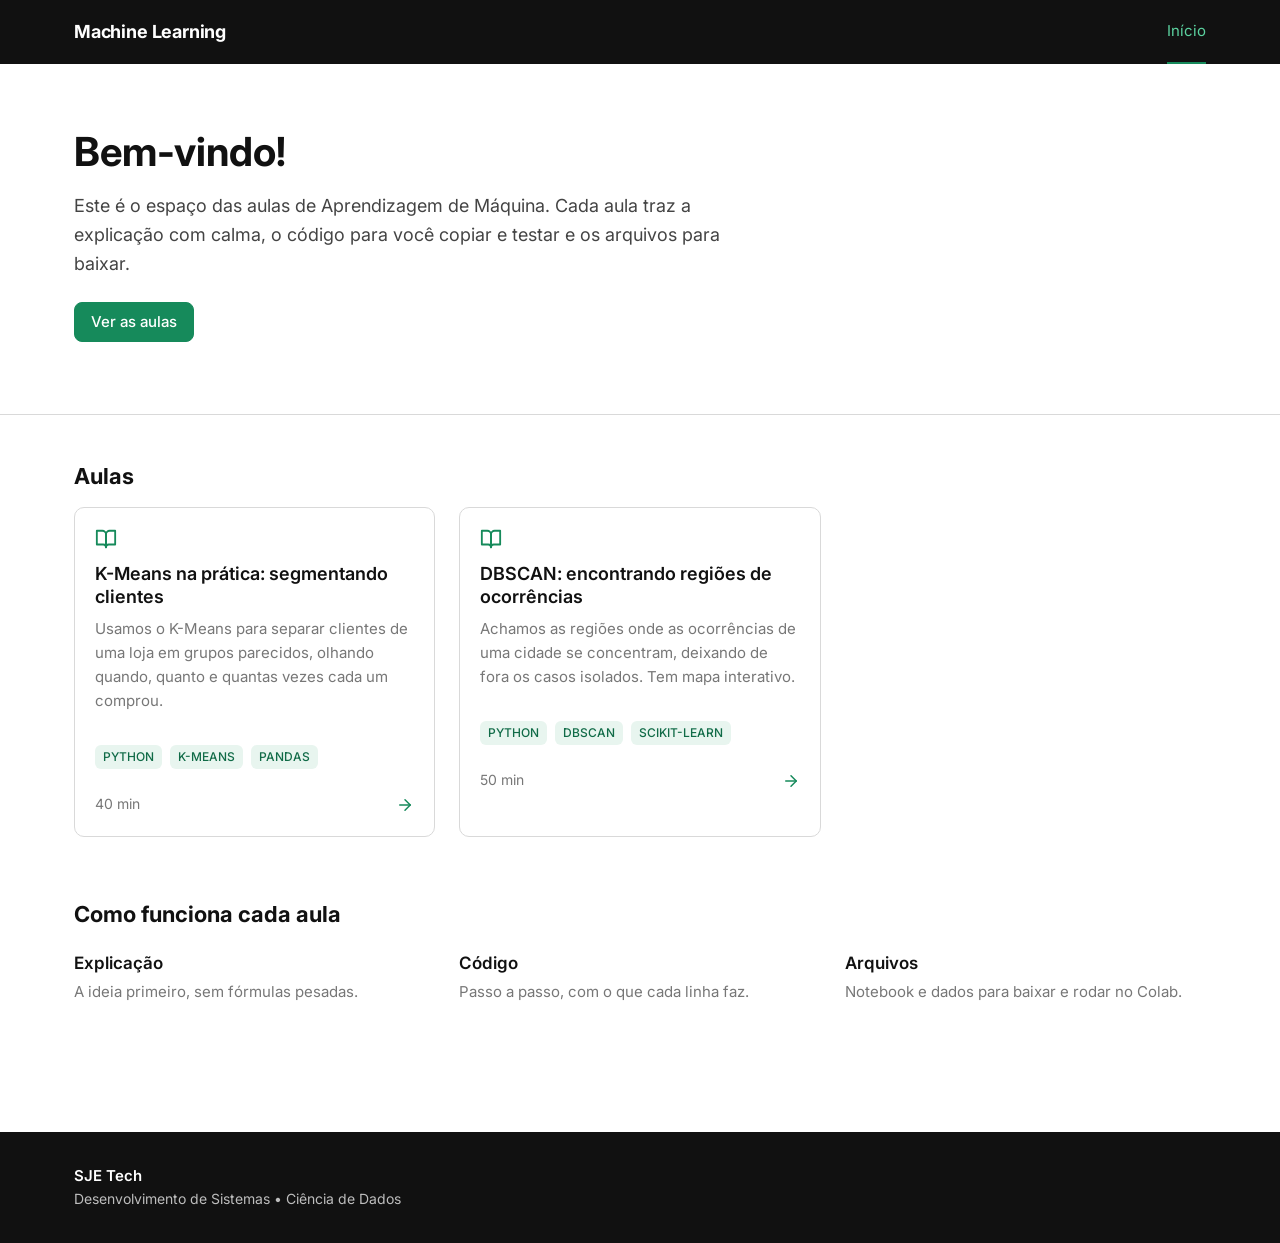
==== index.html @ e898845b "." ====
<!DOCTYPE html>
<html lang="pt-BR">
<head>
<meta charset="utf-8">
<meta name="viewport" content="width=device-width, initial-scale=1">
<title>Machine Learning — Aulas de Aprendizagem de Máquina</title>
<meta name="description" content="Aulas de Aprendizagem de Máquina com explicação, código e arquivos para baixar.">
<link rel="preconnect" href="https://fonts.googleapis.com">
<link rel="preconnect" href="https://fonts.gstatic.com" crossorigin>
<link href="https://fonts.googleapis.com/css2?family=Inter:wght@400;500;600;700&family=JetBrains+Mono:wght@400&display=swap" rel="stylesheet">
<link rel="stylesheet" href="css/style.css">
</head>
<body>
<header class="site-header">
  <div class="container">
    <a class="brand" href="index.html">Machine Learning</a>
    <nav class="site-nav" aria-label="Principal">
      <a href="index.html" aria-current="page">Início</a>
    </nav>
  </div>
</header>

<main>
  <section class="hero">
    <div class="container">
      <h1>Bem-vindo!</h1>
      <p>Este é o espaço das aulas de Aprendizagem de Máquina. Cada aula traz a explicação com calma, o código para você copiar e testar e os arquivos para baixar.</p>
      <div class="btn-row">
        <a class="btn btn-primary" href="#aulas">Ver as aulas</a>
      </div>
    </div>
  </section>

  <section class="section">
    <div class="container">
      <h2 id="aulas">Aulas</h2>
      <div class="cards">
        <a class="card" href="aulas/kmeans-rfm.html">
          <svg class="icon" viewBox="0 0 24 24" fill="none" stroke="currentColor" stroke-width="2" stroke-linecap="round" stroke-linejoin="round" aria-hidden="true"><path d="M2 3h6a4 4 0 0 1 4 4v14a3 3 0 0 0-3-3H2z"/><path d="M22 3h-6a4 4 0 0 0-4 4v14a3 3 0 0 1 3-3h7z"/></svg>
          <h3>K-Means na prática: segmentando clientes</h3>
          <p>Usamos o K-Means para separar clientes de uma loja em grupos parecidos, olhando quando, quanto e quantas vezes cada um comprou.</p>
          <ul class="tags"><li class="tag">PYTHON</li><li class="tag">K-MEANS</li><li class="tag">PANDAS</li></ul>
          <div class="card-foot" style="margin-top:16px"><span>40 min</span><svg viewBox="0 0 24 24" fill="none" stroke="currentColor" stroke-width="2" stroke-linecap="round" stroke-linejoin="round" aria-hidden="true"><line x1="5" y1="12" x2="19" y2="12"/><polyline points="12 5 19 12 12 19"/></svg></div>
        </a>
        <a class="card" href="aulas/dbscan.html">
          <svg class="icon" viewBox="0 0 24 24" fill="none" stroke="currentColor" stroke-width="2" stroke-linecap="round" stroke-linejoin="round" aria-hidden="true"><path d="M2 3h6a4 4 0 0 1 4 4v14a3 3 0 0 0-3-3H2z"/><path d="M22 3h-6a4 4 0 0 0-4 4v14a3 3 0 0 1 3-3h7z"/></svg>
          <h3>DBSCAN: encontrando regiões de ocorrências</h3>
          <p>Achamos as regiões onde as ocorrências de uma cidade se concentram, deixando de fora os casos isolados. Tem mapa interativo.</p>
          <ul class="tags"><li class="tag">PYTHON</li><li class="tag">DBSCAN</li><li class="tag">SCIKIT-LEARN</li></ul>
          <div class="card-foot" style="margin-top:16px"><span>50 min</span><svg viewBox="0 0 24 24" fill="none" stroke="currentColor" stroke-width="2" stroke-linecap="round" stroke-linejoin="round" aria-hidden="true"><line x1="5" y1="12" x2="19" y2="12"/><polyline points="12 5 19 12 12 19"/></svg></div>
        </a>
      </div>
    </div>
  </section>

  <section class="section" style="padding-top:0">
    <div class="container">
      <h2>Como funciona cada aula</h2>
      <div class="steps">
        <div><h4>Explicação</h4><p>A ideia primeiro, sem fórmulas pesadas.</p></div>
        <div><h4>Código</h4><p>Passo a passo, com o que cada linha faz.</p></div>
        <div><h4>Arquivos</h4><p>Notebook e dados para baixar e rodar no Colab.</p></div>
      </div>
    </div>
  </section>
</main>

<footer class="site-footer">
  <div class="container">
    <strong>SJE Tech</strong>
    Desenvolvimento de Sistemas • Ciência de Dados
  </div>
</footer>

</body>
</html>
---- css/style.css ----
/* ==========================================================
   SJE Tech — Site de Aulas e Códigos
   Baseado no design-system.txt (v1.0)
   ========================================================== */

:root {
  --green: #168A5B;
  --green-dark: #106B47;
  --green-light: #E8F5EF;

  --black: #111111;
  --gray-900: #1A1A1A;
  --gray-700: #444444;
  --gray-500: #777777;
  --gray-300: #D9D9D9;
  --gray-100: #F5F5F3;
  --white: #FFFFFF;

  --radius-sm: 6px;
  --radius-md: 10px;
  --radius-lg: 14px;

  --shadow-sm: 0 1px 3px rgba(0, 0, 0, .06);
  --shadow-md: 0 4px 14px rgba(0, 0, 0, .08);

  --content-width: 1180px;

  --space-1: 4px;
  --space-2: 8px;
  --space-3: 12px;
  --space-4: 16px;
  --space-5: 24px;
  --space-6: 32px;
  --space-7: 48px;
  --space-8: 64px;

  --font: "Inter", system-ui, -apple-system, BlinkMacSystemFont, "Segoe UI", sans-serif;
  --mono: "JetBrains Mono", "Fira Code", ui-monospace, Consolas, monospace;
}

/* ---------- Base ---------- */

*, *::before, *::after { box-sizing: border-box; }

html { scroll-behavior: smooth; scroll-padding-top: 88px; }

body {
  margin: 0;
  font-family: var(--font);
  font-size: 16px;
  line-height: 1.6;
  color: var(--gray-700);
  background: var(--white);
  -webkit-text-size-adjust: 100%;
}

img { max-width: 100%; height: auto; display: block; }

h1, h2, h3, h4 { color: var(--black); margin: 0; }
h1 { font-size: 32px; line-height: 1.2; font-weight: 700; }
h2 { font-size: 26px; line-height: 1.25; font-weight: 700; margin-top: var(--space-8); margin-bottom: var(--space-4); }
h3 { font-size: 20px; line-height: 1.3; font-weight: 600; margin-top: var(--space-7); margin-bottom: var(--space-3); }
h4 { font-size: 17px; line-height: 1.4; font-weight: 600; }

p { margin: 0 0 var(--space-4); }
ul, ol { margin: 0 0 var(--space-4); padding-left: 22px; }
li { margin-bottom: var(--space-2); }
strong { color: var(--black); font-weight: 600; }

a { color: var(--green); text-decoration: none; }
a:hover { color: var(--green-dark); }
.lesson p a, .lesson li a, .lesson td a { text-decoration: underline; text-decoration-color: var(--gray-300); text-underline-offset: 3px; }
.lesson p a:hover, .lesson li a:hover, .lesson td a:hover { text-decoration-color: var(--green-dark); }

:focus-visible { outline: 2px solid var(--green); outline-offset: 2px; border-radius: 4px; }

.container { max-width: var(--content-width); margin: 0 auto; padding: 0 var(--space-5); }

/* ---------- Header ---------- */

.site-header { background: var(--black); color: var(--white); }

.site-header .container {
  height: 64px;
  display: flex;
  align-items: center;
  justify-content: space-between;
  gap: var(--space-5);
}

.brand { color: var(--white); font-weight: 700; font-size: 18px; letter-spacing: -.01em; }
.brand:hover { color: var(--white); }

.site-nav { display: flex; gap: var(--space-5); height: 100%; }

.site-nav a {
  display: flex;
  align-items: center;
  height: 100%;
  color: #CFCFCF;
  font-size: 15px;
  border-bottom: 2px solid transparent;
}

.site-nav a:hover { color: var(--white); }
.site-nav a[aria-current="page"] { color: #5CD3A0; border-bottom-color: var(--green); }

/* ---------- Botões ---------- */

.btn {
  display: inline-flex;
  align-items: center;
  gap: var(--space-2);
  padding: 10px 16px;
  border-radius: 8px;
  font: 500 15px/1.2 var(--font);
  text-decoration: none !important;
  border: 1px solid var(--green);
  cursor: pointer;
  transition: background .15s, color .15s;
}

.btn svg { width: 18px; height: 18px; flex: none; }

.btn-primary { background: var(--green); color: var(--white); }
.btn-primary:hover { background: var(--green-dark); border-color: var(--green-dark); color: var(--white); }

.btn-secondary { background: var(--white); color: var(--green-dark); }
.btn-secondary:hover { background: var(--green-light); color: var(--green-dark); }

.btn-row { display: flex; flex-wrap: wrap; gap: var(--space-3); margin: var(--space-5) 0; }

.link-more { font-weight: 500; }

/* ---------- Tags ---------- */

.tags { display: flex; flex-wrap: wrap; gap: var(--space-2); margin: var(--space-4) 0 0; padding: 0; list-style: none; }

.tag {
  background: var(--green-light);
  color: var(--green-dark);
  font-size: 12px;
  line-height: 1.4;
  font-weight: 500;
  padding: 4px 8px;
  border-radius: var(--radius-sm);
}

/* ---------- Home ---------- */

.hero { padding: var(--space-8) 0 var(--space-7); border-bottom: 1px solid var(--gray-300); }
.hero h1 { font-size: 40px; margin-bottom: var(--space-4); }
.hero p { max-width: 62ch; font-size: 18px; color: var(--gray-700); }

.section { padding: var(--space-7) 0 var(--space-8); }
.section > .container > h2 { margin-top: 0; font-size: 22px; }

.cards { display: grid; grid-template-columns: repeat(auto-fill, minmax(300px, 1fr)); gap: var(--space-5); }

.card {
  display: flex;
  flex-direction: column;
  background: var(--white);
  border: 1px solid var(--gray-300);
  border-radius: var(--radius-md);
  padding: 20px;
  color: var(--gray-700);
  transition: border-color .15s, transform .15s, box-shadow .15s;
}

a.card:hover { border-color: var(--green); transform: translateY(-2px); box-shadow: var(--shadow-sm); color: var(--gray-700); }

.card .icon { width: 22px; height: 22px; color: var(--green); margin-bottom: var(--space-3); }
.card h3 { margin: 0 0 var(--space-2); font-size: 18px; }
.card p { font-size: 15px; color: var(--gray-500); margin-bottom: var(--space-4); }

.card-foot {
  margin-top: auto;
  display: flex;
  justify-content: space-between;
  align-items: center;
  font-size: 14px;
  color: var(--gray-500);
}

.card-foot svg { width: 18px; height: 18px; color: var(--green); }

.steps { display: grid; grid-template-columns: repeat(auto-fit, minmax(220px, 1fr)); gap: var(--space-5); margin-top: var(--space-5); }
.steps h4 { margin-bottom: var(--space-1); }
.steps p { font-size: 15px; color: var(--gray-500); margin: 0; }

/* ---------- Footer ---------- */

.site-footer { background: var(--black); color: #BDBDBD; padding: var(--space-6) 0; font-size: 14px; margin-top: var(--space-8); }
.site-footer strong { color: var(--white); display: block; font-size: 15px; }

/* ---------- Página de aula ---------- */

.lesson-layout {
  display: grid;
  grid-template-columns: 240px minmax(0, 1fr);
  gap: var(--space-7);
  padding-top: var(--space-6);
  align-items: start;
}

.sidebar {
  position: sticky;
  top: 24px;
  background: var(--gray-100);
  border-radius: var(--radius-md);
  padding: var(--space-4);
  font-size: 14px;
}

.sidebar .title { font-weight: 600; color: var(--black); margin: 0 0 var(--space-2); padding: 0 var(--space-3); }
.sidebar ul { list-style: none; margin: 0; padding: 0; }
.sidebar li { margin: 0; }

.sidebar a {
  display: block;
  padding: 6px var(--space-3);
  border-left: 2px solid transparent;
  border-radius: 0 var(--radius-sm) var(--radius-sm) 0;
  color: var(--gray-700);
}

.sidebar a:hover { background: var(--green-light); color: var(--green-dark); }
.sidebar a.sub { padding-left: 24px; color: var(--gray-500); }

.sidebar a.active { background: var(--green-light); color: var(--green-dark); border-left-color: var(--green); }

.lesson { max-width: 760px; min-width: 0; }
.lesson > h2:first-of-type { margin-top: var(--space-7); }
.lesson .lead { font-size: 18px; margin-top: var(--space-3); }

.breadcrumb { font-size: 14px; color: var(--gray-500); margin-bottom: var(--space-4); }
.breadcrumb a { color: var(--gray-500); }
.breadcrumb a:hover { color: var(--green-dark); }
.breadcrumb .sep { color: #AAAAAA; margin: 0 6px; }
.breadcrumb .current { color: var(--black); }

.divider { border: 0; border-top: 1px solid var(--gray-300); margin: var(--space-6) 0 0; }

/* código */
pre {
  position: relative;
  margin: var(--space-4) 0 var(--space-5);
  padding: 18px 20px;
  background: var(--gray-900);
  color: #F5F5F5;
  border-radius: var(--radius-md);
  font: 14px/1.6 var(--mono);
  overflow-x: auto;
}

pre code { font: inherit; background: none; color: inherit; padding: 0; }
pre .c { color: #8FA39A; }

.copy-btn {
  position: absolute;
  top: 8px;
  right: 8px;
  padding: 3px 8px;
  font: 12px var(--font);
  color: #CFCFCF;
  background: transparent;
  border: 1px solid #444;
  border-radius: var(--radius-sm);
  cursor: pointer;
}

.copy-btn:hover { color: var(--white); border-color: #777; }

code {
  font: 0.9em var(--mono);
  background: var(--gray-100);
  color: var(--green-dark);
  padding: 2px 5px;
  border-radius: 4px;
}

/* tabelas */
.table-wrap { overflow-x: auto; margin: var(--space-4) 0 var(--space-5); }

table { width: 100%; border-collapse: collapse; font-size: 15px; }

th {
  background: var(--gray-100);
  color: var(--black);
  font-weight: 600;
  text-align: left;
  padding: 10px 12px;
  white-space: nowrap;
}

td { padding: 10px 12px; border-bottom: 1px solid var(--gray-300); vertical-align: top; }
tbody tr:hover { background: #F8F8F7; }
td.num, th.num { text-align: right; font-variant-numeric: tabular-nums; }
.mono-cell { font-family: var(--mono); font-size: 14px; }
tr.hl td { background: var(--green-light); }

.caption { font-size: 13px; color: var(--gray-500); margin: calc(var(--space-3) * -1) 0 var(--space-5); }

/* figuras */
figure { margin: var(--space-5) 0; }
figure img { border: 1px solid var(--gray-300); border-radius: var(--radius-md); background: var(--white); }
figcaption { font-size: 13px; color: var(--gray-500); margin-top: var(--space-2); }

/* alertas */
.note {
  background: var(--green-light);
  border-left: 3px solid var(--green);
  border-radius: 0 var(--radius-sm) var(--radius-sm) 0;
  padding: var(--space-3) var(--space-4);
  margin: var(--space-5) 0;
  font-size: 15px;
}

.note p:last-child { margin-bottom: 0; }
.note .label { display: block; font-weight: 600; color: var(--green-dark); margin-bottom: 2px; }

.note.warn { background: #FFF8E6; border-left-color: #B8860B; }
.note.warn .label { color: #8A6508; }

/* blocos de resultado */
.output-label { font-size: 13px; color: var(--gray-500); margin: var(--space-4) 0 0; }

/* downloads */
.download-box {
  border: 1px solid var(--gray-300);
  border-radius: var(--radius-md);
  padding: var(--space-5);
  margin: var(--space-5) 0;
}

.download-box h3 { margin: 0 0 var(--space-2); font-size: 18px; }
.download-box p { font-size: 15px; color: var(--gray-500); }
.download-box .btn-row { margin-bottom: 0; }

/* ---------- Responsivo ---------- */

@media (max-width: 900px) {
  .lesson-layout { grid-template-columns: 1fr; gap: var(--space-5); }
  .sidebar { position: static; }
}

@media (max-width: 600px) {
  .container { padding: 0 var(--space-4); }
  h1, .hero h1 { font-size: 28px; }
  h2 { font-size: 23px; margin-top: var(--space-7); }
  .site-nav { gap: var(--space-4); }
  .hero { padding: var(--space-7) 0 var(--space-6); }
  .btn-row .btn { width: 100%; justify-content: center; }
}

@media (prefers-reduced-motion: reduce) {
  html { scroll-behavior: auto; }
  * { transition: none !important; }
}

/* ---------- Mapa interativo (aula de DBSCAN) ---------- */

.mapa {
  border: 1px solid var(--gray-300);
  border-radius: var(--radius-md);
  padding: var(--space-4);
  margin: var(--space-5) 0;
}

.mapa-linha { display: flex; flex-wrap: wrap; gap: var(--space-3) var(--space-5); align-items: flex-end; margin-bottom: var(--space-4); }

.ctl { display: flex; flex-direction: column; gap: 4px; flex: 1 1 200px; min-width: 0; font-size: 14px; }
.ctl label { display: flex; justify-content: space-between; color: var(--black); font-weight: 500; }
.ctl output { font-family: var(--mono); color: var(--green-dark); }
.ctl input[type="range"] { width: 100%; accent-color: var(--green); margin: 4px 0; }
.ctl-check { flex-direction: row; align-items: center; gap: var(--space-2); flex: 1 1 100%; }
.ctl-check input { accent-color: var(--green); width: 16px; height: 16px; }

.seg { display: inline-flex; border: 1px solid var(--gray-300); border-radius: 8px; overflow: hidden; }
.seg button {
  font: 500 14px/1 var(--font);
  padding: 9px 14px;
  background: var(--white);
  color: var(--gray-700);
  border: 0;
  cursor: pointer;
}
.seg button + button { border-left: 1px solid var(--gray-300); }
.seg button[aria-pressed="true"] { background: var(--green-light); color: var(--green-dark); }

.btn-sm { padding: 6px 10px; font-size: 14px; }
.presets { display: flex; flex-wrap: wrap; gap: var(--space-2); align-items: center; font-size: 14px; }

.mapa svg {
  display: block;
  width: 100%;
  height: auto;
  background: var(--white);
  border: 1px solid var(--gray-300);
  border-radius: var(--radius-sm);
  touch-action: manipulation;
}

.mapa .grid { stroke: #EFEFEC; stroke-width: 1; }
.mapa .axis-label { font: 12px var(--font); fill: var(--gray-500); }
.mapa .place { font: 600 13px var(--font); fill: #6A7B88; paint-order: stroke; stroke: #fff; stroke-width: 4px; }
.mapa .river { fill: none; stroke: #DCE8F2; stroke-width: 26; stroke-linecap: round; stroke-linejoin: round; }
.mapa .pt { cursor: pointer; }
.mapa .pt.nb { stroke: var(--black); stroke-width: 2.5; }
.mapa .pt.me { stroke: var(--black); stroke-width: 3; }

.mapa-resumo { font-weight: 600; color: var(--black); margin: var(--space-3) 0 2px; }
.mapa-dica { color: var(--gray-500); font-size: 14px; min-height: 3em; margin-bottom: 0; }
.mapa-info { background: var(--gray-100); border-radius: var(--radius-sm); padding: 10px 12px; font-size: 14px; min-height: 4.6em; margin: var(--space-3) 0 0; }

.legenda { display: flex; flex-wrap: wrap; gap: 6px 16px; list-style: none; padding: 0; margin: var(--space-3) 0 0; font-size: 14px; }
.legenda li { display: flex; align-items: center; gap: 6px; margin: 0; }
.sw { width: 12px; height: 12px; border-radius: 50%; display: inline-block; flex: none; }
.sw.noise { background: var(--white); border: 2px solid #9A9A9A; width: 12px; height: 12px; }
.sw.border { background: var(--white); border: 2px solid var(--green); }

.fig-svg svg { width: 100%; max-width: 640px; height: auto; border: 1px solid var(--gray-300); border-radius: var(--radius-md); background: var(--white); }

/* exercícios e navegação entre aulas */
.exercicios { padding-left: 22px; }
.exercicios li { margin-bottom: var(--space-4); }
.exercicios ul { margin-top: var(--space-2); }

.prevnext { display: flex; justify-content: space-between; gap: var(--space-4); margin-top: var(--space-8); padding-top: var(--space-5); border-top: 1px solid var(--gray-300); }
.prevnext a { display: block; padding: 12px 16px; border: 1px solid var(--gray-300); border-radius: var(--radius-md); font-weight: 500; }
.prevnext a:hover { border-color: var(--green); }
.prevnext small { display: block; color: var(--gray-500); font-weight: 400; font-size: 13px; }
.prevnext .next { margin-left: auto; text-align: right; }

@media (max-width: 600px) {
  .prevnext { flex-direction: column; }
  .prevnext .next { margin-left: 0; text-align: left; }
}

[hidden] { display: none !important; }

table.compact { width: auto; min-width: 340px; }
.mapa .axis-label { font-size: 14px; }
.mapa .place { font-size: 15px; }
@media (max-width: 600px) {
  .mapa .axis-label { font-size: 24px; }
  .mapa .place { font-size: 26px; stroke-width: 6px; }
}
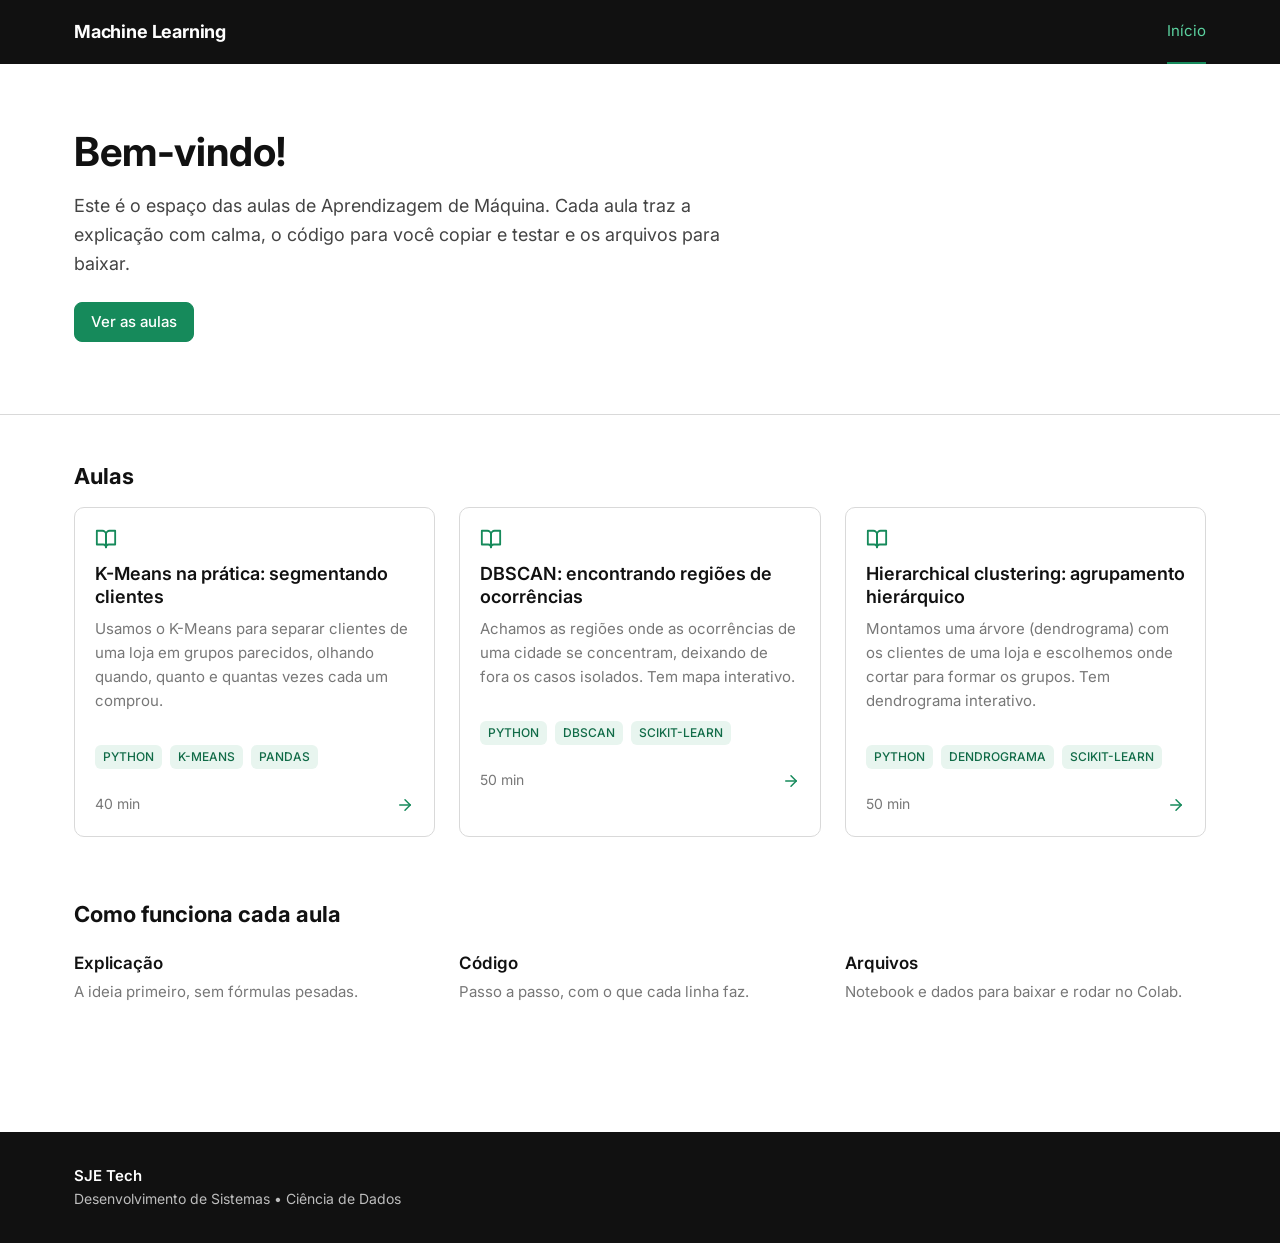
==== commit 41afc981: "." ====
--- a/index.html
+++ b/index.html
@@ -49,6 +49,13 @@
           <ul class="tags"><li class="tag">PYTHON</li><li class="tag">DBSCAN</li><li class="tag">SCIKIT-LEARN</li></ul>
           <div class="card-foot" style="margin-top:16px"><span>50 min</span><svg viewBox="0 0 24 24" fill="none" stroke="currentColor" stroke-width="2" stroke-linecap="round" stroke-linejoin="round" aria-hidden="true"><line x1="5" y1="12" x2="19" y2="12"/><polyline points="12 5 19 12 12 19"/></svg></div>
         </a>
+        <a class="card" href="aulas/hierarchical-clustering.html">
+          <svg class="icon" viewBox="0 0 24 24" fill="none" stroke="currentColor" stroke-width="2" stroke-linecap="round" stroke-linejoin="round" aria-hidden="true"><path d="M2 3h6a4 4 0 0 1 4 4v14a3 3 0 0 0-3-3H2z"/><path d="M22 3h-6a4 4 0 0 0-4 4v14a3 3 0 0 1 3-3h7z"/></svg>
+          <h3>Hierarchical clustering: agrupamento hierárquico</h3>
+          <p>Montamos uma árvore (dendrograma) com os clientes de uma loja e escolhemos onde cortar para formar os grupos. Tem dendrograma interativo.</p>
+          <ul class="tags"><li class="tag">PYTHON</li><li class="tag">DENDROGRAMA</li><li class="tag">SCIKIT-LEARN</li></ul>
+          <div class="card-foot" style="margin-top:16px"><span>50 min</span><svg viewBox="0 0 24 24" fill="none" stroke="currentColor" stroke-width="2" stroke-linecap="round" stroke-linejoin="round" aria-hidden="true"><line x1="5" y1="12" x2="19" y2="12"/><polyline points="12 5 19 12 12 19"/></svg></div>
+        </a>
       </div>
     </div>
   </section>
